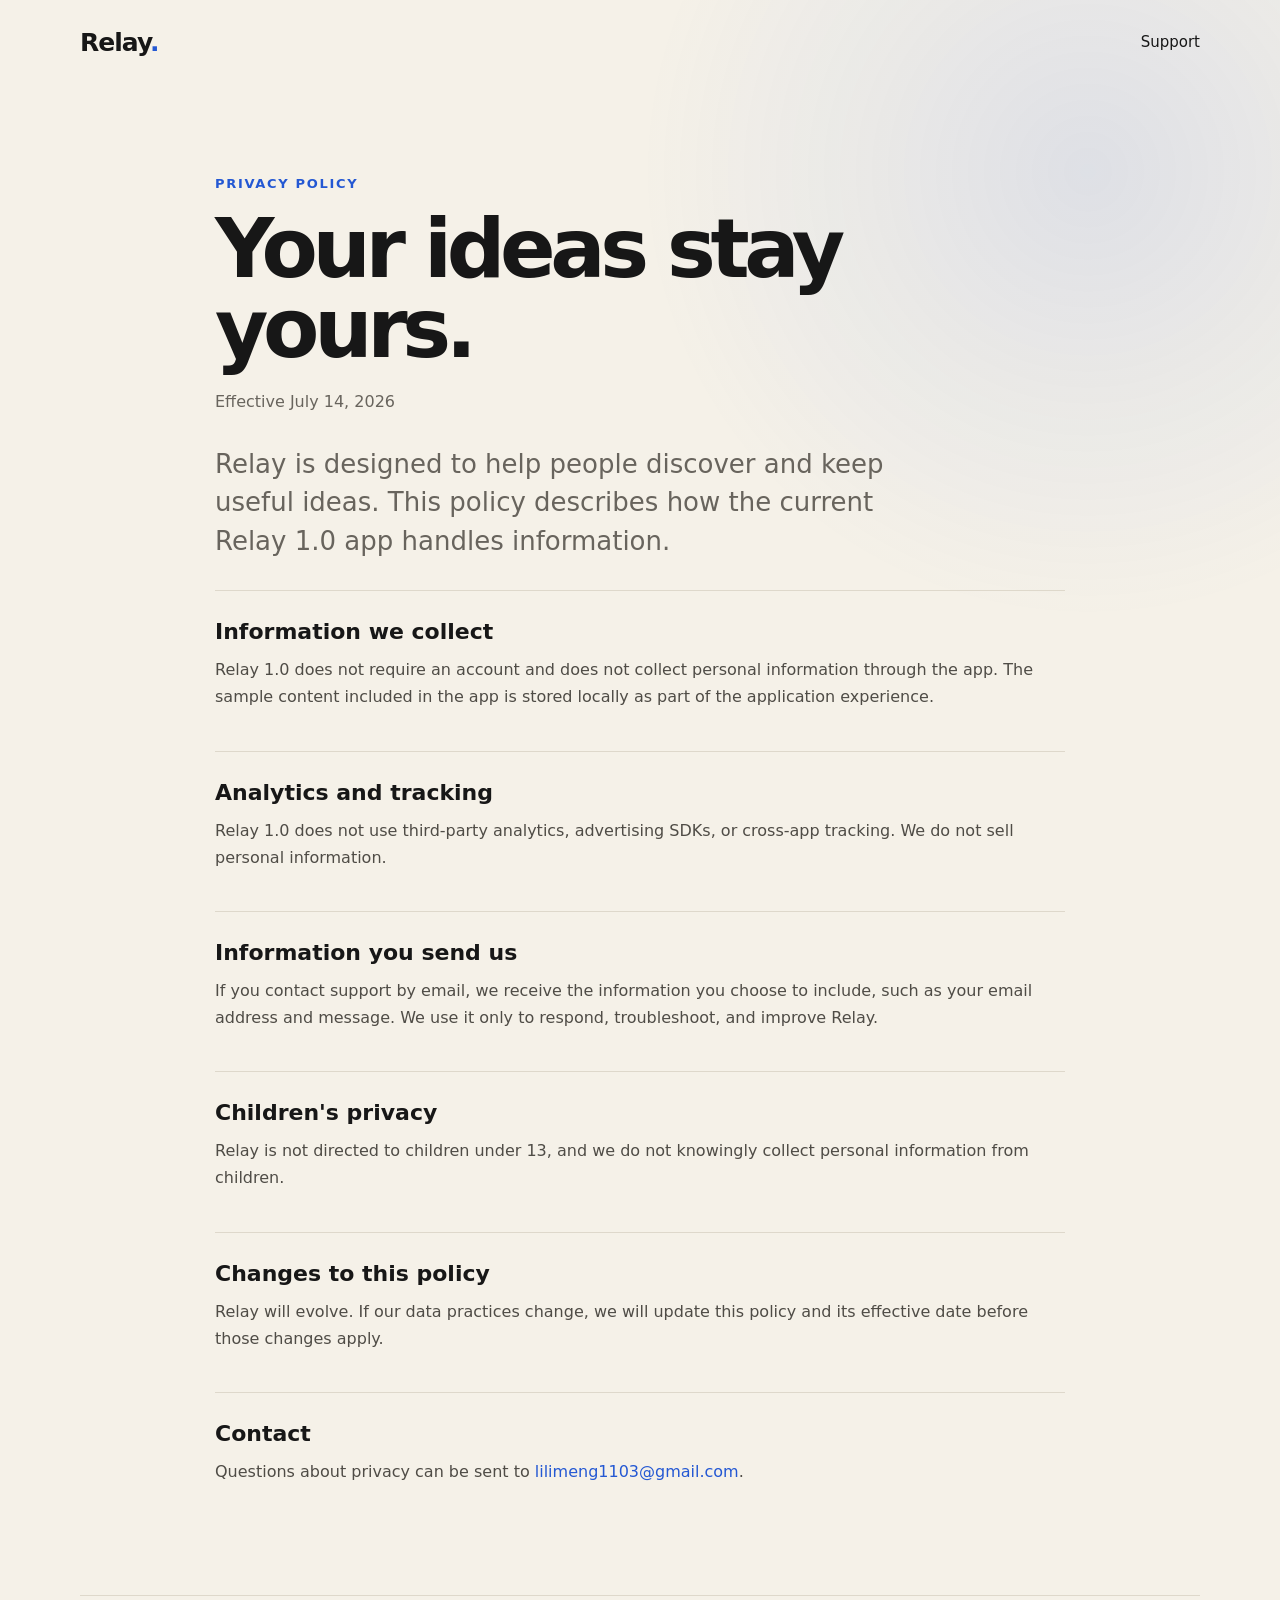
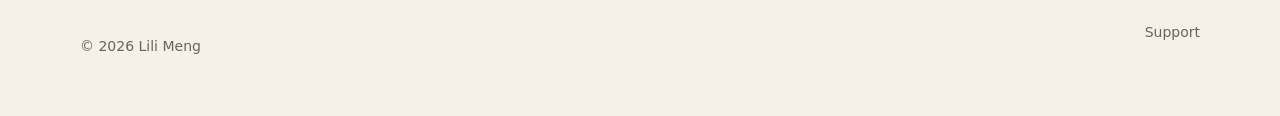
==== privacy/index.html @ bedb618c "Create index.html" ====
<!doctype html>
<html lang="en">
<head>
  <meta charset="utf-8">
  <meta name="viewport" content="width=device-width, initial-scale=1">
  <meta name="description" content="Privacy information for the Relay iOS app.">
  <title>Privacy Policy — Relay</title>
  <link rel="stylesheet" href="../styles.css">
</head>
<body>
  <main>
    <nav class="nav shell" aria-label="Main navigation">
      <a class="brand" href="../">Relay<span>.</span></a>
      <a href="../support/">Support</a>
    </nav>

    <article class="legal shell">
      <p class="eyebrow">Privacy Policy</p>
      <h1>Your ideas stay yours.</h1>
      <p class="updated">Effective July 14, 2026</p>
      <p class="intro">Relay is designed to help people discover and keep useful ideas. This policy describes how the current Relay 1.0 app handles information.</p>

      <section><h2>Information we collect</h2><p>Relay 1.0 does not require an account and does not collect personal information through the app. The sample content included in the app is stored locally as part of the application experience.</p></section>
      <section><h2>Analytics and tracking</h2><p>Relay 1.0 does not use third-party analytics, advertising SDKs, or cross-app tracking. We do not sell personal information.</p></section>
      <section><h2>Information you send us</h2><p>If you contact support by email, we receive the information you choose to include, such as your email address and message. We use it only to respond, troubleshoot, and improve Relay.</p></section>
      <section><h2>Children's privacy</h2><p>Relay is not directed to children under 13, and we do not knowingly collect personal information from children.</p></section>
      <section><h2>Changes to this policy</h2><p>Relay will evolve. If our data practices change, we will update this policy and its effective date before those changes apply.</p></section>
      <section><h2>Contact</h2><p>Questions about privacy can be sent to <a href="mailto:lilimeng1103@gmail.com">lilimeng1103@gmail.com</a>.</p></section>
    </article>

    <footer class="shell footer"><p>© 2026 Lili Meng</p><a href="../support/">Support</a></footer>
  </main>
</body>
</html>
---- styles.css ----
:root {
  --canvas: #f5f1e8;
  --card: #fffdf8;
  --ink: #171717;
  --muted: #68645d;
  --blue: #2458d3;
  --line: #ded8cb;
}

* { box-sizing: border-box; }
html { background: var(--canvas); color: var(--ink); }
body {
  margin: 0;
  font-family: ui-sans-serif, system-ui, -apple-system, BlinkMacSystemFont, "Segoe UI", sans-serif;
  background: radial-gradient(circle at 85% 10%, rgba(36, 88, 211, .11), transparent 28rem), var(--canvas);
}
a { color: inherit; text-decoration: none; }
.shell { width: min(1120px, calc(100% - 40px)); margin-inline: auto; }
.nav { height: 84px; display: flex; align-items: center; justify-content: space-between; font-size: 15px; }
.brand { font-size: 25px; font-weight: 750; letter-spacing: -1px; }
.brand span, .eyebrow, .legal a { color: var(--blue); }
.nav-links, .footer div { display: flex; gap: 26px; }
.nav a:not(.brand):hover, .footer a:hover { color: var(--blue); }
.hero { padding: 104px 0 88px; max-width: 1120px; }
.eyebrow { font-size: 13px; font-weight: 750; text-transform: uppercase; letter-spacing: .13em; margin: 0 0 18px; }
.hero h1, .legal h1 { font-size: clamp(54px, 8vw, 102px); line-height: .98; letter-spacing: -.065em; margin: 0; max-width: 950px; }
.lede, .intro { color: var(--muted); font-size: clamp(19px, 2.3vw, 26px); line-height: 1.48; max-width: 720px; margin: 34px 0 0; }
.cards { display: grid; grid-template-columns: repeat(3, 1fr); gap: 14px; padding-bottom: 110px; }
.cards article { background: rgba(255, 253, 248, .9); border: 1px solid var(--line); border-radius: 24px; padding: 30px; min-height: 250px; }
.cards span { color: var(--blue); font-size: 13px; font-weight: 700; }
.cards h2 { font-size: 28px; margin: 48px 0 12px; }
.cards p { color: var(--muted); line-height: 1.6; margin: 0; }
.footer { border-top: 1px solid var(--line); display: flex; justify-content: space-between; padding: 28px 0 48px; color: var(--muted); font-size: 14px; }
.legal { max-width: 850px; padding: 92px 0 100px; }
.legal h1 { font-size: clamp(48px, 7vw, 82px); }
.updated { color: var(--muted); margin: 22px 0 0; }
.legal section { border-top: 1px solid var(--line); padding: 28px 0 10px; margin-top: 30px; }
.legal section h2 { font-size: 22px; margin: 0 0 12px; }
.legal section p { color: #4f4c46; line-height: 1.7; margin: 0; }
.contact { display: inline-flex; margin-top: 34px; color: white !important; background: var(--blue); padding: 14px 20px; border-radius: 14px; font-weight: 700; }

@media (max-width: 760px) {
  .hero { padding: 70px 0 65px; }
  .cards { grid-template-columns: 1fr; }
  .cards article { min-height: 210px; }
  .legal { padding-top: 65px; }
  .footer { gap: 20px; flex-direction: column; }
}

@media (prefers-reduced-motion: no-preference) {
  a { transition: color .18s ease, transform .18s ease; }
  .contact:hover { transform: translateY(-2px); }
}
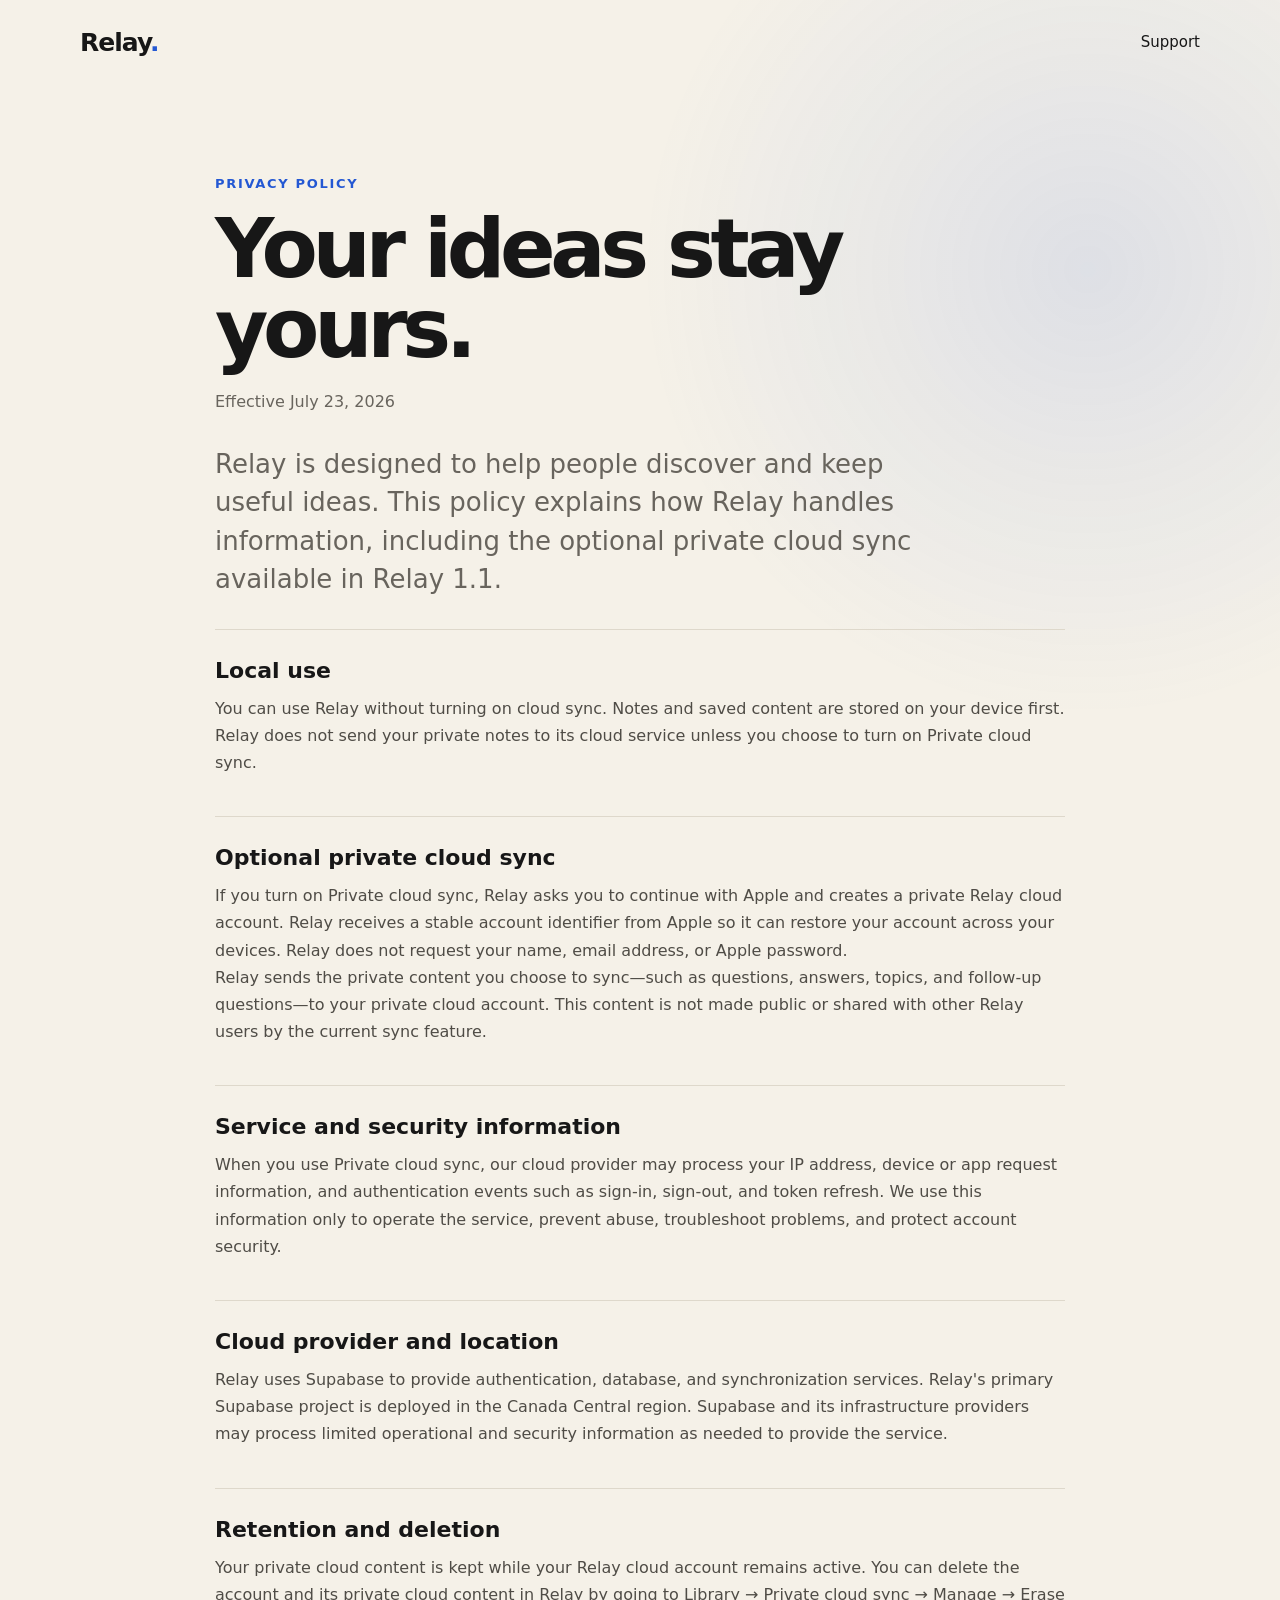
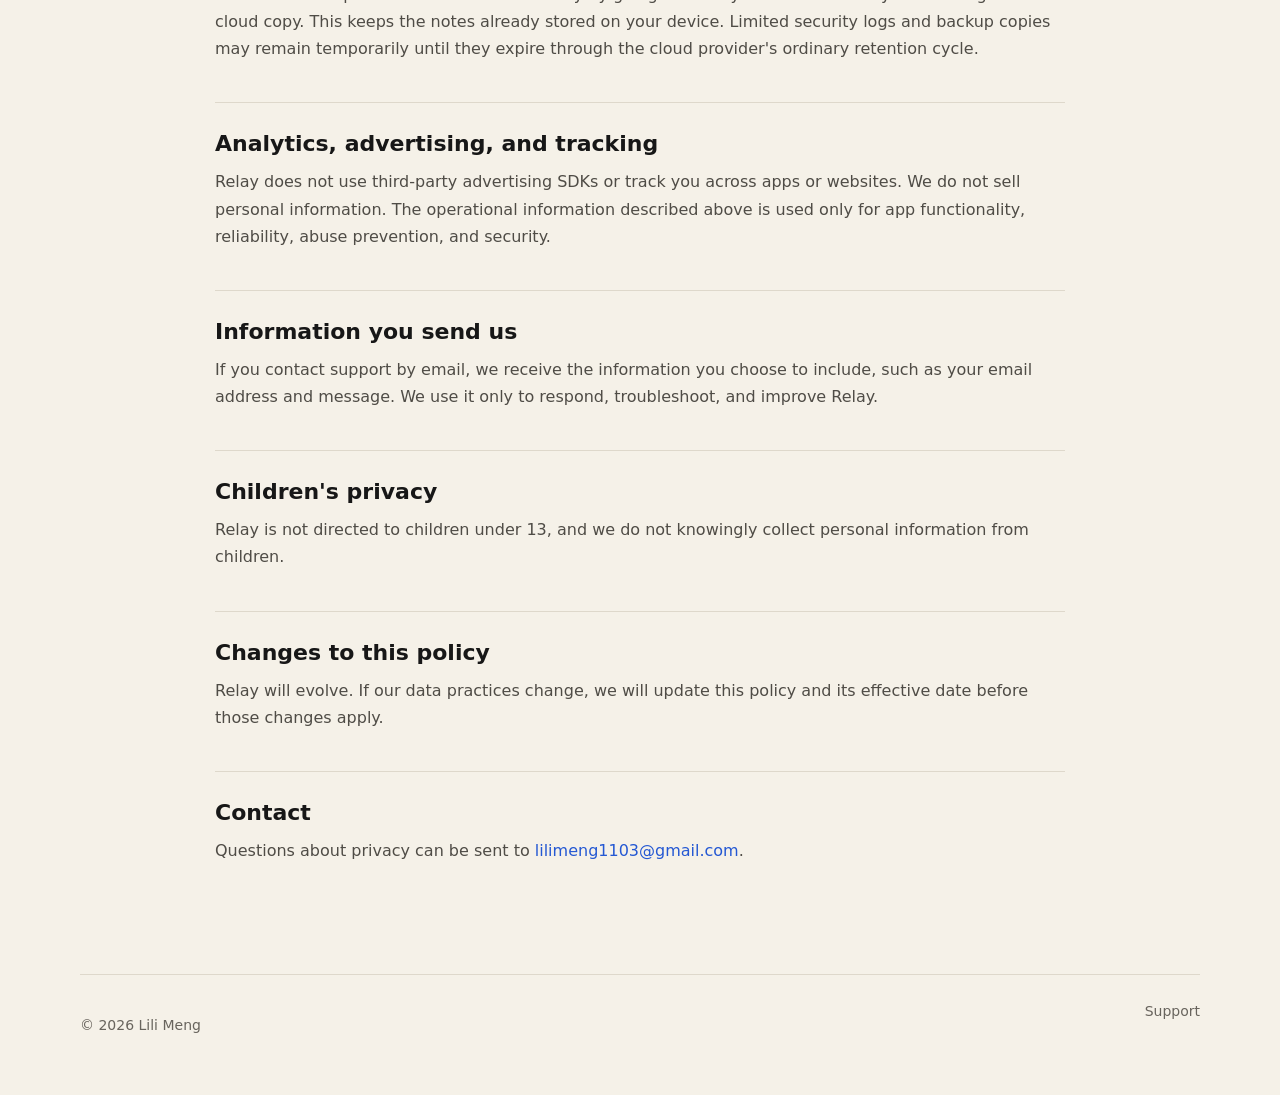
==== commit 13b7988e: "Update privacy policy for Relay 1.1 cloud sync" ====
--- a/privacy/index.html
+++ b/privacy/index.html
@@ -17,11 +17,15 @@
     <article class="legal shell">
       <p class="eyebrow">Privacy Policy</p>
       <h1>Your ideas stay yours.</h1>
-      <p class="updated">Effective July 14, 2026</p>
-      <p class="intro">Relay is designed to help people discover and keep useful ideas. This policy describes how the current Relay 1.0 app handles information.</p>
+      <p class="updated">Effective July 23, 2026</p>
+      <p class="intro">Relay is designed to help people discover and keep useful ideas. This policy explains how Relay handles information, including the optional private cloud sync available in Relay 1.1.</p>
 
-      <section><h2>Information we collect</h2><p>Relay 1.0 does not require an account and does not collect personal information through the app. The sample content included in the app is stored locally as part of the application experience.</p></section>
-      <section><h2>Analytics and tracking</h2><p>Relay 1.0 does not use third-party analytics, advertising SDKs, or cross-app tracking. We do not sell personal information.</p></section>
+      <section><h2>Local use</h2><p>You can use Relay without turning on cloud sync. Notes and saved content are stored on your device first. Relay does not send your private notes to its cloud service unless you choose to turn on Private cloud sync.</p></section>
+      <section><h2>Optional private cloud sync</h2><p>If you turn on Private cloud sync, Relay asks you to continue with Apple and creates a private Relay cloud account. Relay receives a stable account identifier from Apple so it can restore your account across your devices. Relay does not request your name, email address, or Apple password.</p><p>Relay sends the private content you choose to sync—such as questions, answers, topics, and follow-up questions—to your private cloud account. This content is not made public or shared with other Relay users by the current sync feature.</p></section>
+      <section><h2>Service and security information</h2><p>When you use Private cloud sync, our cloud provider may process your IP address, device or app request information, and authentication events such as sign-in, sign-out, and token refresh. We use this information only to operate the service, prevent abuse, troubleshoot problems, and protect account security.</p></section>
+      <section><h2>Cloud provider and location</h2><p>Relay uses Supabase to provide authentication, database, and synchronization services. Relay's primary Supabase project is deployed in the Canada Central region. Supabase and its infrastructure providers may process limited operational and security information as needed to provide the service.</p></section>
+      <section><h2>Retention and deletion</h2><p>Your private cloud content is kept while your Relay cloud account remains active. You can delete the account and its private cloud content in Relay by going to Library → Private cloud sync → Manage → Erase cloud copy. This keeps the notes already stored on your device. Limited security logs and backup copies may remain temporarily until they expire through the cloud provider's ordinary retention cycle.</p></section>
+      <section><h2>Analytics, advertising, and tracking</h2><p>Relay does not use third-party advertising SDKs or track you across apps or websites. We do not sell personal information. The operational information described above is used only for app functionality, reliability, abuse prevention, and security.</p></section>
       <section><h2>Information you send us</h2><p>If you contact support by email, we receive the information you choose to include, such as your email address and message. We use it only to respond, troubleshoot, and improve Relay.</p></section>
       <section><h2>Children's privacy</h2><p>Relay is not directed to children under 13, and we do not knowingly collect personal information from children.</p></section>
       <section><h2>Changes to this policy</h2><p>Relay will evolve. If our data practices change, we will update this policy and its effective date before those changes apply.</p></section>
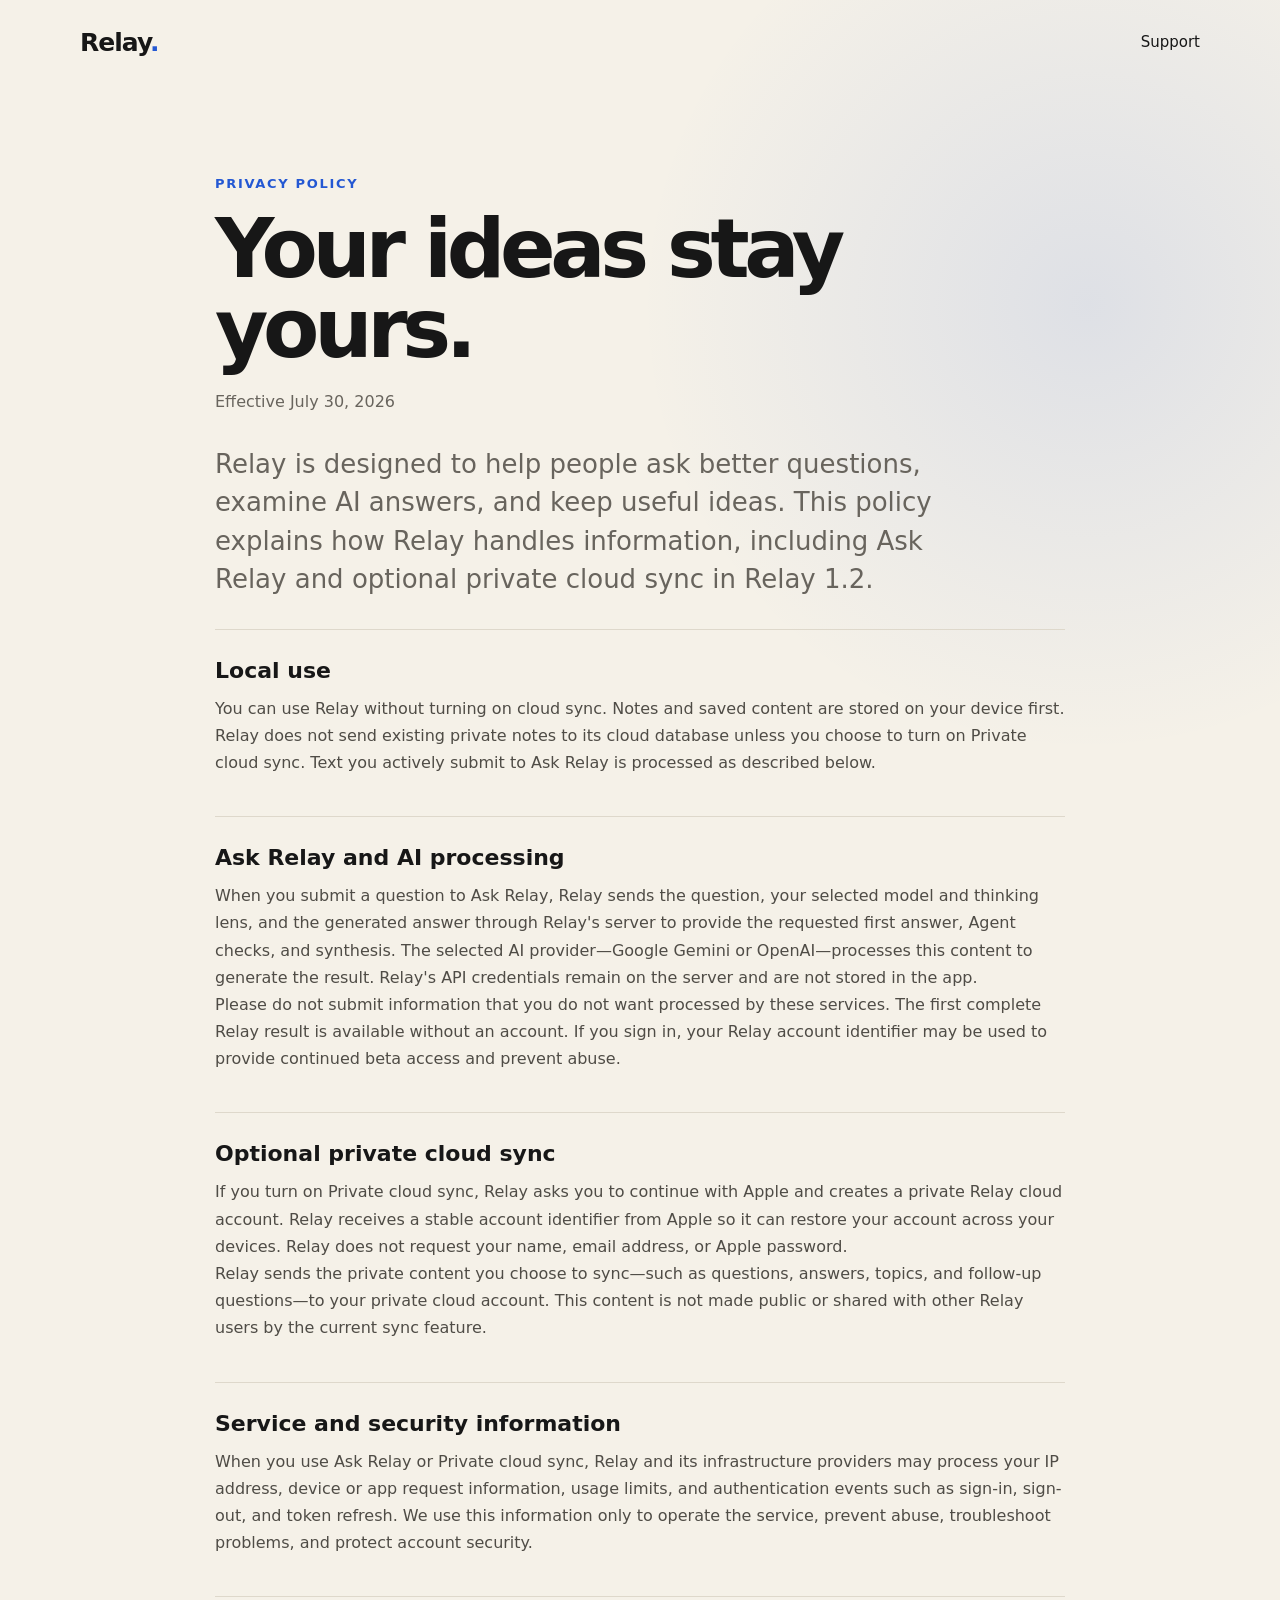
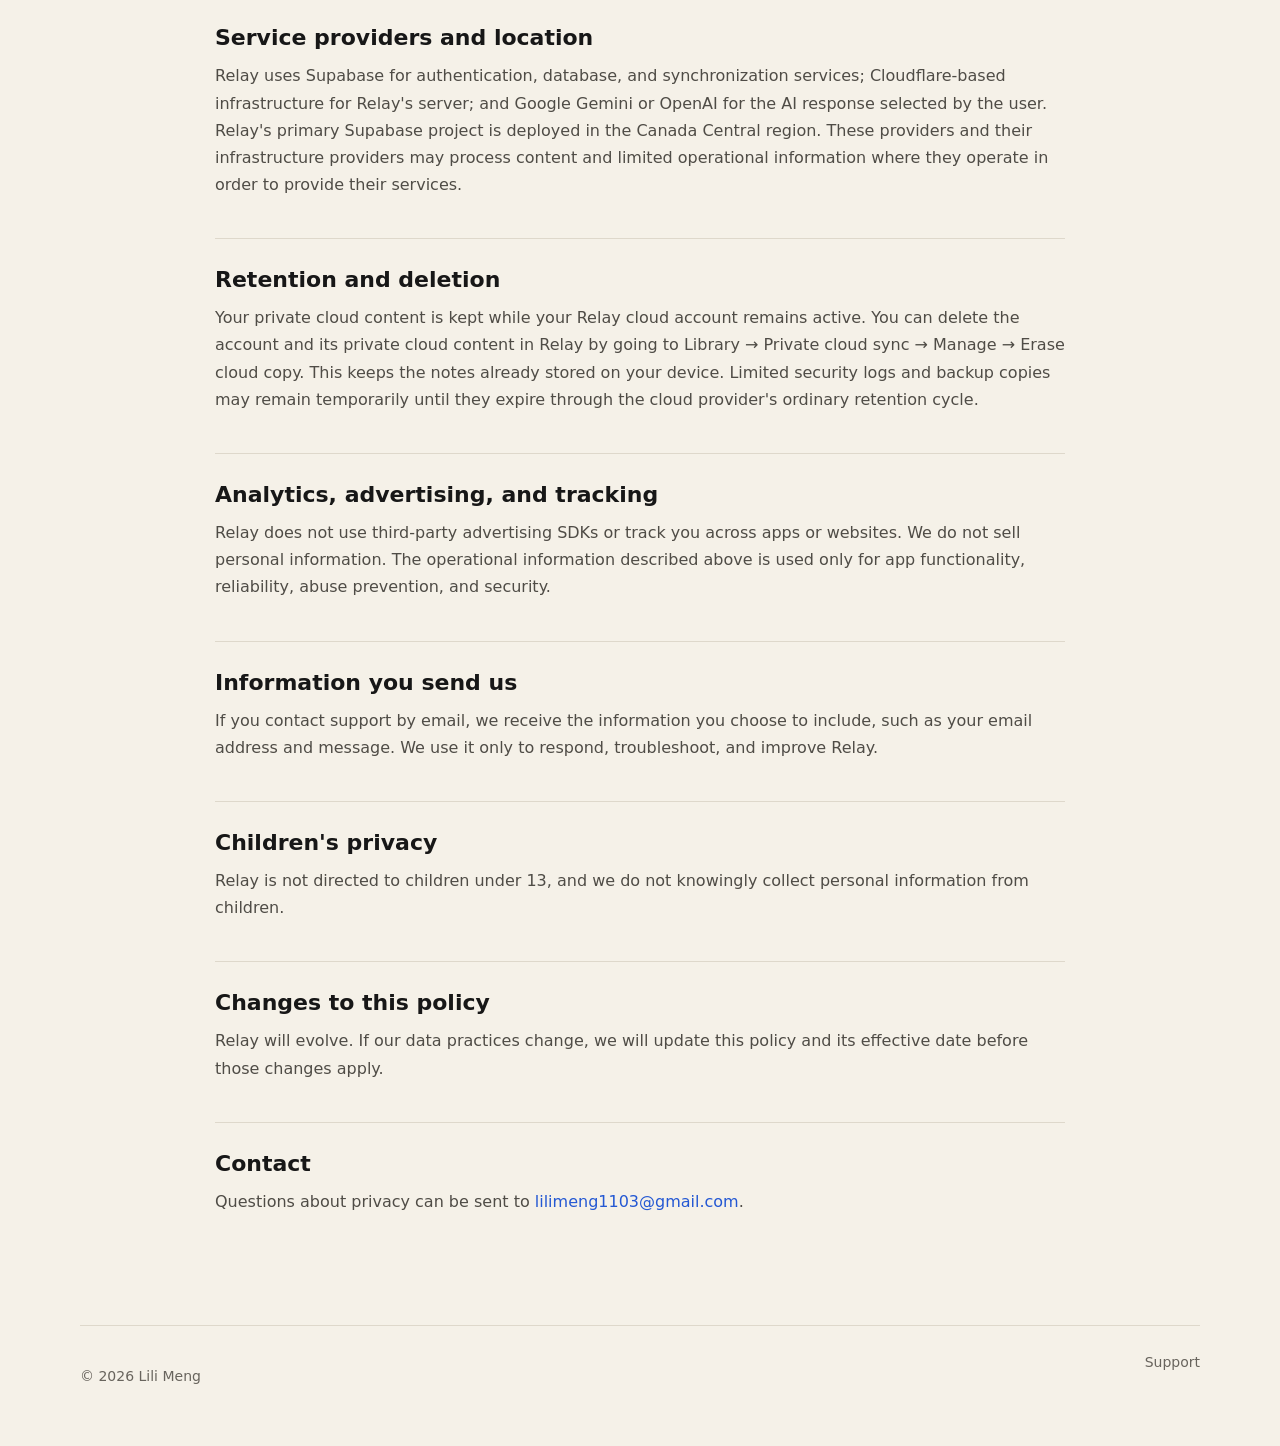
==== commit dc148744: "Update privacy policy for Relay 1.2" ====
--- a/privacy/index.html
+++ b/privacy/index.html
@@ -17,13 +17,14 @@
     <article class="legal shell">
       <p class="eyebrow">Privacy Policy</p>
       <h1>Your ideas stay yours.</h1>
-      <p class="updated">Effective July 23, 2026</p>
-      <p class="intro">Relay is designed to help people discover and keep useful ideas. This policy explains how Relay handles information, including the optional private cloud sync available in Relay 1.1.</p>
+      <p class="updated">Effective July 30, 2026</p>
+      <p class="intro">Relay is designed to help people ask better questions, examine AI answers, and keep useful ideas. This policy explains how Relay handles information, including Ask Relay and optional private cloud sync in Relay 1.2.</p>
 
-      <section><h2>Local use</h2><p>You can use Relay without turning on cloud sync. Notes and saved content are stored on your device first. Relay does not send your private notes to its cloud service unless you choose to turn on Private cloud sync.</p></section>
+      <section><h2>Local use</h2><p>You can use Relay without turning on cloud sync. Notes and saved content are stored on your device first. Relay does not send existing private notes to its cloud database unless you choose to turn on Private cloud sync. Text you actively submit to Ask Relay is processed as described below.</p></section>
+      <section><h2>Ask Relay and AI processing</h2><p>When you submit a question to Ask Relay, Relay sends the question, your selected model and thinking lens, and the generated answer through Relay's server to provide the requested first answer, Agent checks, and synthesis. The selected AI provider—Google Gemini or OpenAI—processes this content to generate the result. Relay's API credentials remain on the server and are not stored in the app.</p><p>Please do not submit information that you do not want processed by these services. The first complete Relay result is available without an account. If you sign in, your Relay account identifier may be used to provide continued beta access and prevent abuse.</p></section>
       <section><h2>Optional private cloud sync</h2><p>If you turn on Private cloud sync, Relay asks you to continue with Apple and creates a private Relay cloud account. Relay receives a stable account identifier from Apple so it can restore your account across your devices. Relay does not request your name, email address, or Apple password.</p><p>Relay sends the private content you choose to sync—such as questions, answers, topics, and follow-up questions—to your private cloud account. This content is not made public or shared with other Relay users by the current sync feature.</p></section>
-      <section><h2>Service and security information</h2><p>When you use Private cloud sync, our cloud provider may process your IP address, device or app request information, and authentication events such as sign-in, sign-out, and token refresh. We use this information only to operate the service, prevent abuse, troubleshoot problems, and protect account security.</p></section>
-      <section><h2>Cloud provider and location</h2><p>Relay uses Supabase to provide authentication, database, and synchronization services. Relay's primary Supabase project is deployed in the Canada Central region. Supabase and its infrastructure providers may process limited operational and security information as needed to provide the service.</p></section>
+      <section><h2>Service and security information</h2><p>When you use Ask Relay or Private cloud sync, Relay and its infrastructure providers may process your IP address, device or app request information, usage limits, and authentication events such as sign-in, sign-out, and token refresh. We use this information only to operate the service, prevent abuse, troubleshoot problems, and protect account security.</p></section>
+      <section><h2>Service providers and location</h2><p>Relay uses Supabase for authentication, database, and synchronization services; Cloudflare-based infrastructure for Relay's server; and Google Gemini or OpenAI for the AI response selected by the user. Relay's primary Supabase project is deployed in the Canada Central region. These providers and their infrastructure providers may process content and limited operational information where they operate in order to provide their services.</p></section>
       <section><h2>Retention and deletion</h2><p>Your private cloud content is kept while your Relay cloud account remains active. You can delete the account and its private cloud content in Relay by going to Library → Private cloud sync → Manage → Erase cloud copy. This keeps the notes already stored on your device. Limited security logs and backup copies may remain temporarily until they expire through the cloud provider's ordinary retention cycle.</p></section>
       <section><h2>Analytics, advertising, and tracking</h2><p>Relay does not use third-party advertising SDKs or track you across apps or websites. We do not sell personal information. The operational information described above is used only for app functionality, reliability, abuse prevention, and security.</p></section>
       <section><h2>Information you send us</h2><p>If you contact support by email, we receive the information you choose to include, such as your email address and message. We use it only to respond, troubleshoot, and improve Relay.</p></section>
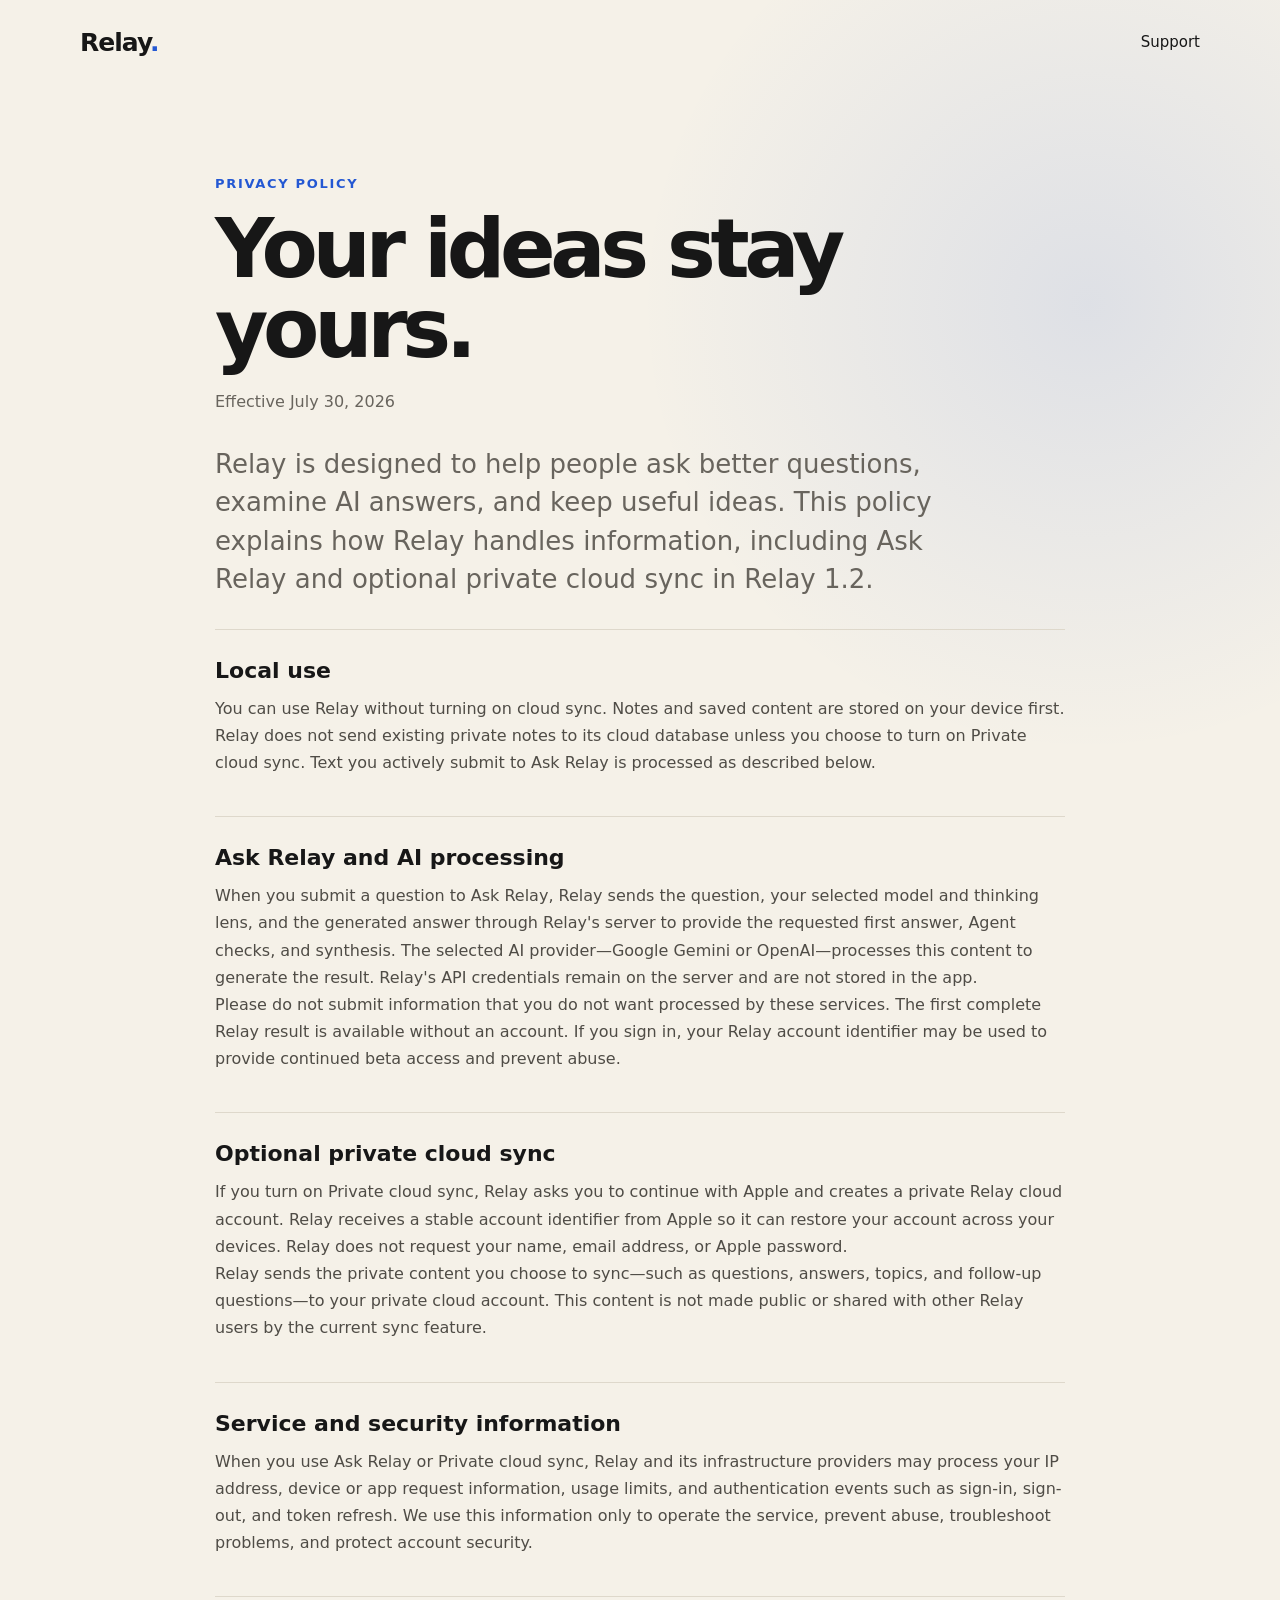
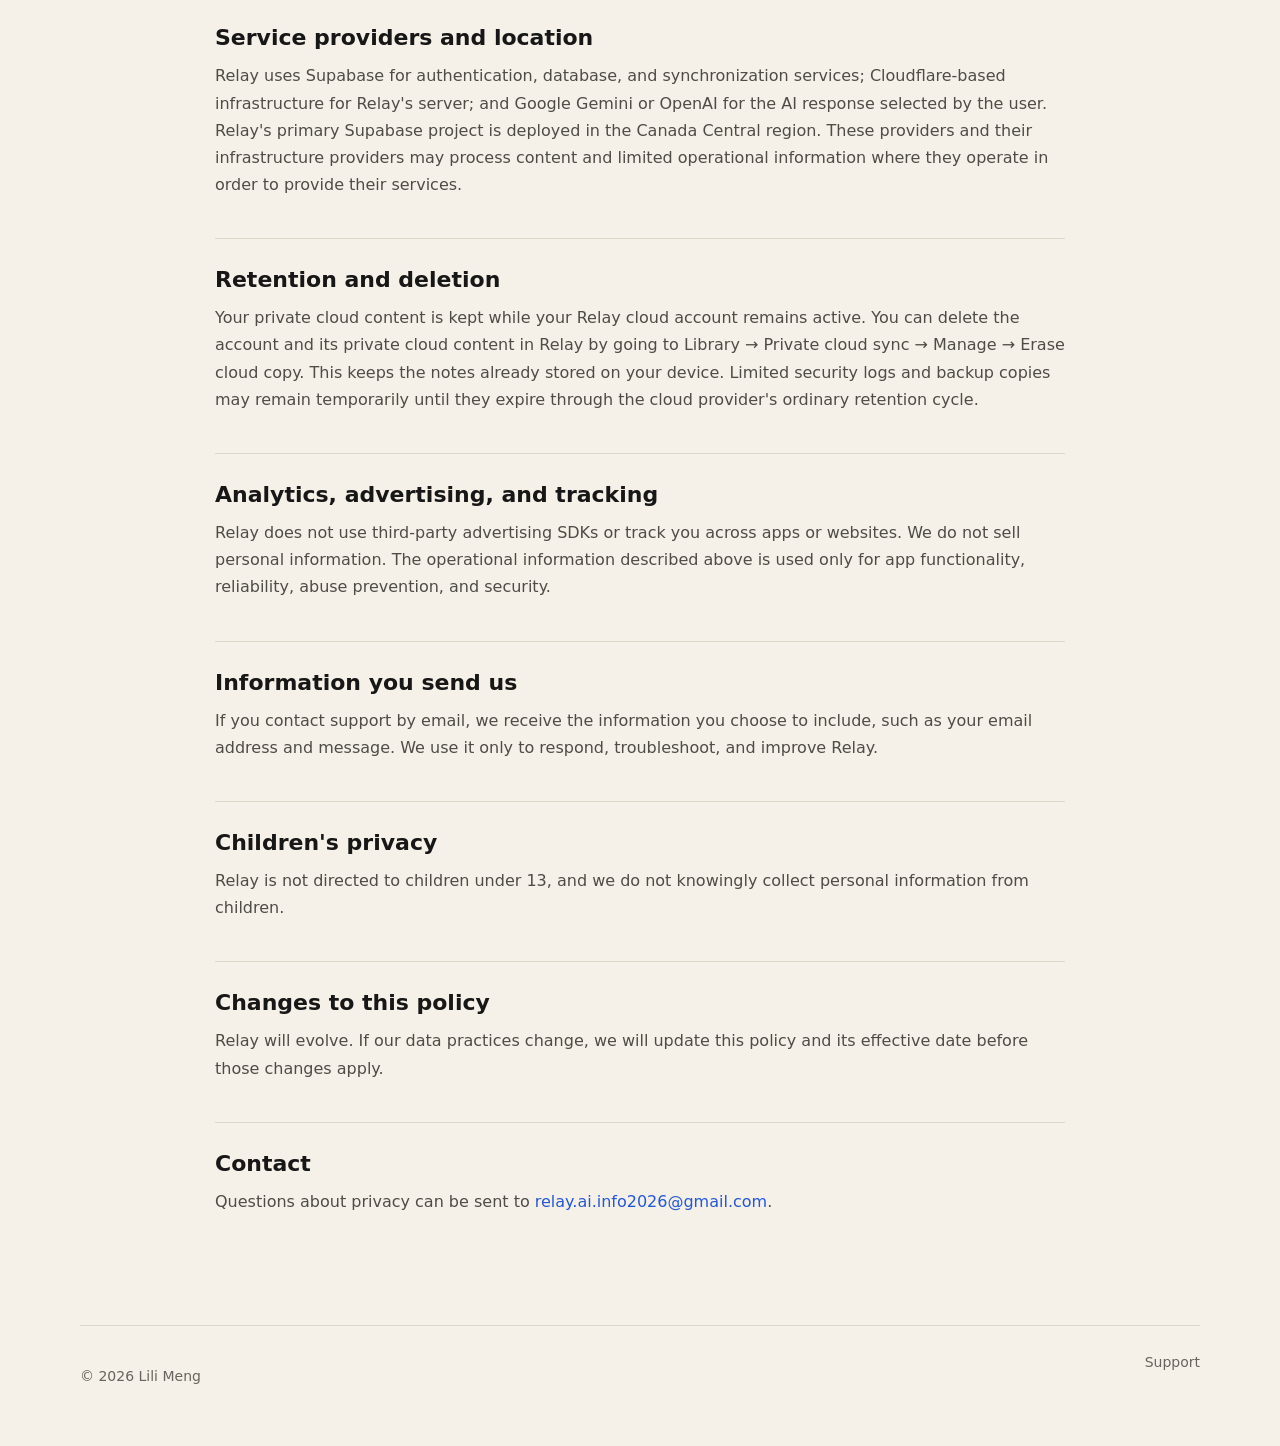
==== commit 95452783: "Use Relay official contact email" ====
--- a/privacy/index.html
+++ b/privacy/index.html
@@ -30,7 +30,7 @@
       <section><h2>Information you send us</h2><p>If you contact support by email, we receive the information you choose to include, such as your email address and message. We use it only to respond, troubleshoot, and improve Relay.</p></section>
       <section><h2>Children's privacy</h2><p>Relay is not directed to children under 13, and we do not knowingly collect personal information from children.</p></section>
       <section><h2>Changes to this policy</h2><p>Relay will evolve. If our data practices change, we will update this policy and its effective date before those changes apply.</p></section>
-      <section><h2>Contact</h2><p>Questions about privacy can be sent to <a href="mailto:lilimeng1103@gmail.com">lilimeng1103@gmail.com</a>.</p></section>
+      <section><h2>Contact</h2><p>Questions about privacy can be sent to <a href="mailto:relay.ai.info2026@gmail.com">relay.ai.info2026@gmail.com</a>.</p></section>
     </article>
 
     <footer class="shell footer"><p>© 2026 Lili Meng</p><a href="../support/">Support</a></footer>
